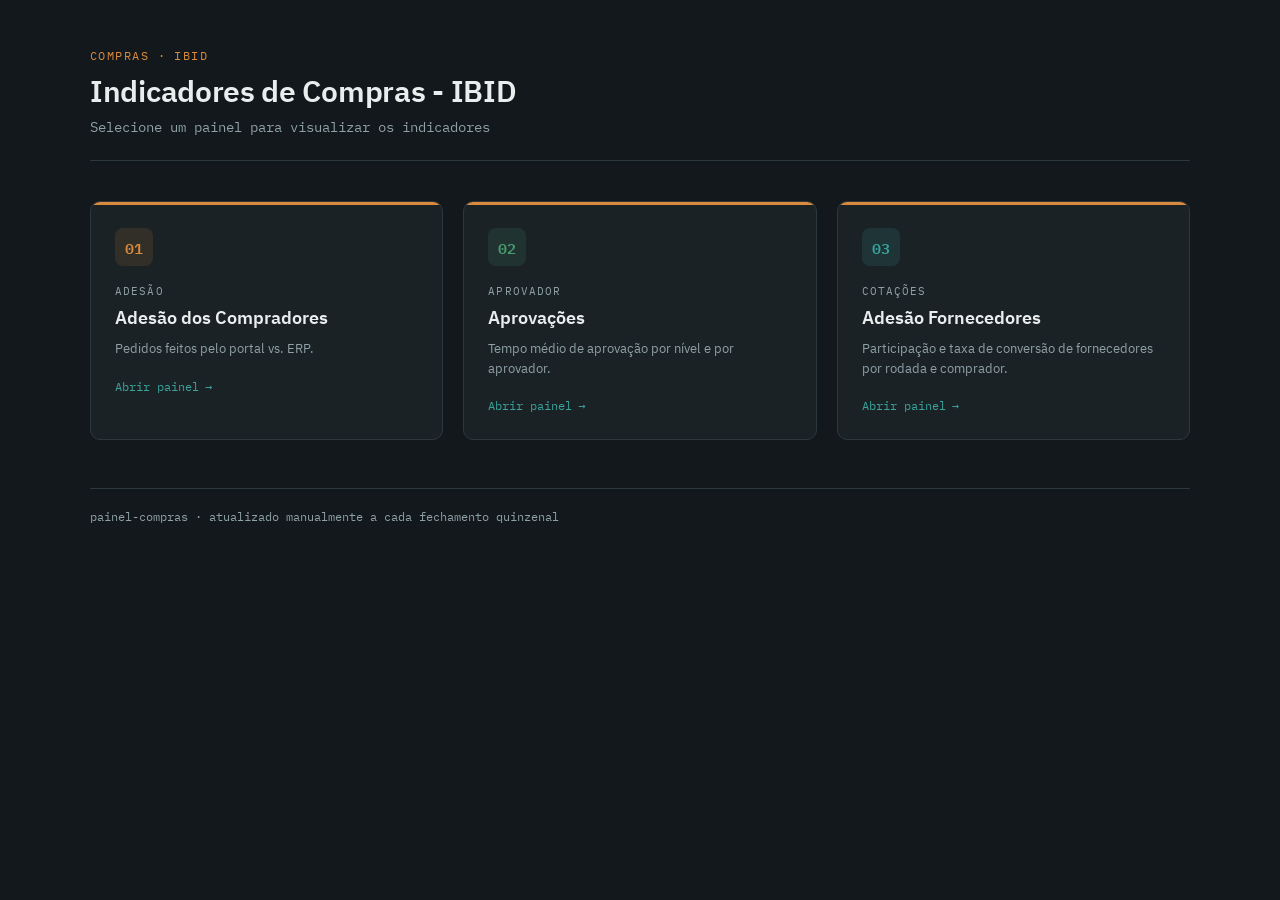
==== index.html @ 290bf8e3 "Add files via upload" ====
<!DOCTYPE html>
<html lang="pt-BR">
<head>
<meta charset="UTF-8">
<meta name="viewport" content="width=device-width, initial-scale=1.0">
<title>Indicadores IBID</title>
<link href="assets/css/fonts.css" rel="stylesheet">
<style>
  :root{
    --bg:#12181b;
    --panel:#1a2226;
    --panel-2:#212b30;
    --line:#2c383e;
    --text:#e9edee;
    --text-dim:#8fa1a7;
    --accent:#d98a3d;
    --accent-2:#3ba39b;
    --verde:#4a9d6f;
    --amarelo:#d9a63d;
    --vermelho:#c85d4d;
    --cinza:#5b6a70;
  }
  *{box-sizing:border-box; margin:0; padding:0;}
  body{
    background:var(--bg);
    color:var(--text);
    font-family:'IBM Plex Sans', sans-serif;
    padding:48px 40px 60px;
    min-height:100vh;
  }
  .mono{font-family:'IBM Plex Mono', monospace;}

  header{
    border-bottom:1px solid var(--line);
    padding-bottom:24px;
    margin-bottom:40px;
    max-width:1100px;
    margin-left:auto;
    margin-right:auto;
  }
  .eyebrow{
    font-family:'IBM Plex Mono', monospace;
    font-size:12px;
    letter-spacing:0.12em;
    text-transform:uppercase;
    color:var(--accent);
    margin-bottom:8px;
  }
  h1{
    font-size:30px;
    font-weight:600;
    letter-spacing:-0.01em;
    margin-bottom:8px;
  }
  .subtitle{
    color:var(--text-dim);
    font-size:14px;
  }

  .cards{
    max-width:1100px;
    margin:0 auto;
    display:grid;
    grid-template-columns:repeat(3, 1fr);
    gap:20px;
  }

  a.card{
    display:block;
    background:var(--panel);
    border:1px solid var(--line);
    border-radius:10px;
    padding:26px 24px;
    text-decoration:none;
    color:var(--text);
    transition:border-color .15s ease, transform .15s ease, background .15s ease;
    position:relative;
    overflow:hidden;
  }
  a.card:hover{
    border-color:var(--accent-2);
    background:var(--panel-2);
    transform:translateY(-2px);
  }
  a.card::before{
    content:"";
    position:absolute;
    top:0; left:0;
    width:100%;
    height:3px;
    background:var(--accent-color, var(--accent));
  }
  .card-icon{
    width:38px;
    height:38px;
    border-radius:8px;
    display:flex;
    align-items:center;
    justify-content:center;
    font-family:'IBM Plex Mono', monospace;
    font-size:15px;
    font-weight:600;
    margin-bottom:18px;
    background:rgba(217,138,61,0.12);
    color:var(--accent);
  }
  .card.cotacoes .card-icon{ background:rgba(59,163,155,0.14); color:var(--accent-2); }
  .card.aprovador .card-icon{ background:rgba(74,157,111,0.14); color:var(--verde); }

  .card-label{
    font-family:'IBM Plex Mono', monospace;
    font-size:11px;
    letter-spacing:0.1em;
    text-transform:uppercase;
    color:var(--text-dim);
    margin-bottom:8px;
  }
  .card-title{
    font-size:18px;
    font-weight:600;
    margin-bottom:10px;
  }
  .card-desc{
    font-size:13px;
    color:var(--text-dim);
    line-height:1.5;
    margin-bottom:20px;
  }
  .card-cta{
    font-family:'IBM Plex Mono', monospace;
    font-size:12px;
    color:var(--accent-2);
    display:flex;
    align-items:center;
    gap:6px;
  }
  .card-cta .arrow{ transition:transform .15s ease; }
  a.card:hover .card-cta .arrow{ transform:translateX(3px); }

  footer{
    max-width:1100px;
    margin:48px auto 0;
    padding-top:20px;
    border-top:1px solid var(--line);
    font-family:'IBM Plex Mono', monospace;
    font-size:12px;
    color:var(--text-dim);
  }

  @media (max-width: 900px){
    .cards{ grid-template-columns:1fr; }
  }
</style>
</head>
<body>

<header>
  <div class="eyebrow mono">Compras · IBID</div>
  <h1>Indicadores de Compras - IBID</h1>
  <div class="subtitle mono">Selecione um painel para visualizar os indicadores</div>
</header>

<div class="cards">

  <a class="card adesao" href="paineis/pedidos.html">
    <div class="card-icon mono">01</div>
    <div class="card-label">Adesão</div>
    <div class="card-title">Adesão dos Compradores</div>
    <div class="card-desc">Pedidos feitos pelo portal vs. ERP.</div>
    <div class="card-cta">Abrir painel <span class="arrow">→</span></div>
  </a>

  <a class="card aprovador" href="paineis/aprovador.html">
    <div class="card-icon mono">02</div>
    <div class="card-label">Aprovador</div>
    <div class="card-title">Aprovações</div>
    <div class="card-desc">Tempo médio de aprovação por nível e por aprovador.</div>
    <div class="card-cta">Abrir painel <span class="arrow">→</span></div>
  </a>

  <a class="card cotacoes" href="paineis/cotacoes.html">
    <div class="card-icon mono">03</div>
    <div class="card-label">Cotações</div>
    <div class="card-title">Adesão Fornecedores</div>
    <div class="card-desc">Participação e taxa de conversão de fornecedores por rodada e comprador.</div>
    <div class="card-cta">Abrir painel <span class="arrow">→</span></div>
  </a>

</div>

<footer>painel-compras · atualizado manualmente a cada fechamento quinzenal</footer>

</body>
</html>
---- assets/css/fonts.css ----
/* IBM Plex Sans */
@font-face {
  font-family: 'IBM Plex Sans';
  font-style: normal;
  font-weight: 400;
  font-display: swap;
  src: url('../fonts/sans/ibm-plex-sans-latin-400.woff2') format('woff2');
}
@font-face {
  font-family: 'IBM Plex Sans';
  font-style: normal;
  font-weight: 500;
  font-display: swap;
  src: url('../fonts/sans/ibm-plex-sans-latin-500.woff2') format('woff2');
}
@font-face {
  font-family: 'IBM Plex Sans';
  font-style: normal;
  font-weight: 600;
  font-display: swap;
  src: url('../fonts/sans/ibm-plex-sans-latin-600.woff2') format('woff2');
}
@font-face {
  font-family: 'IBM Plex Sans';
  font-style: normal;
  font-weight: 700;
  font-display: swap;
  src: url('../fonts/sans/ibm-plex-sans-latin-700.woff2') format('woff2');
}

/* IBM Plex Mono */
@font-face {
  font-family: 'IBM Plex Mono';
  font-style: normal;
  font-weight: 400;
  font-display: swap;
  src: url('../fonts/mono/ibm-plex-mono-latin-400.woff2') format('woff2');
}
@font-face {
  font-family: 'IBM Plex Mono';
  font-style: normal;
  font-weight: 500;
  font-display: swap;
  src: url('../fonts/mono/ibm-plex-mono-latin-500.woff2') format('woff2');
}
@font-face {
  font-family: 'IBM Plex Mono';
  font-style: normal;
  font-weight: 600;
  font-display: swap;
  src: url('../fonts/mono/ibm-plex-mono-latin-600.woff2') format('woff2');
}
@font-face {
  font-family: 'IBM Plex Mono';
  font-style: normal;
  font-weight: 700;
  font-display: swap;
  src: url('../fonts/mono/ibm-plex-mono-latin-700.woff2') format('woff2');
}
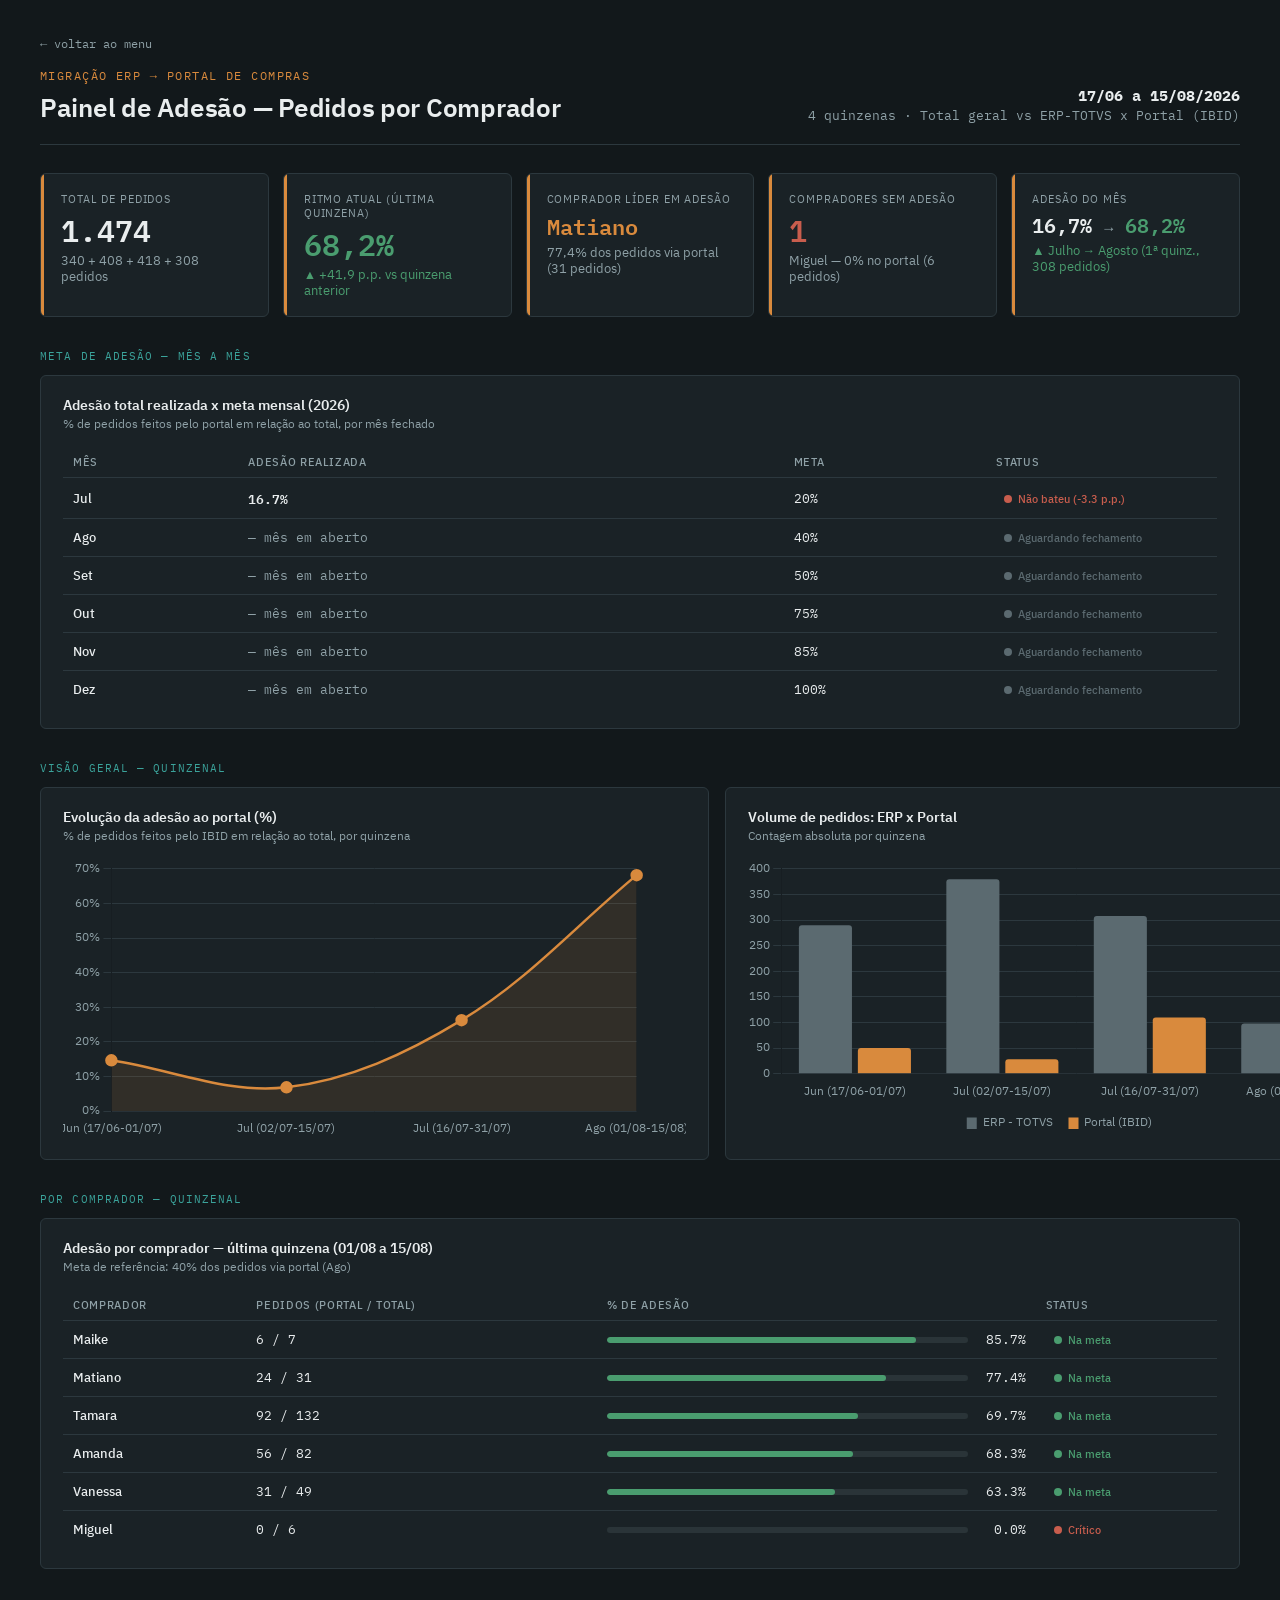
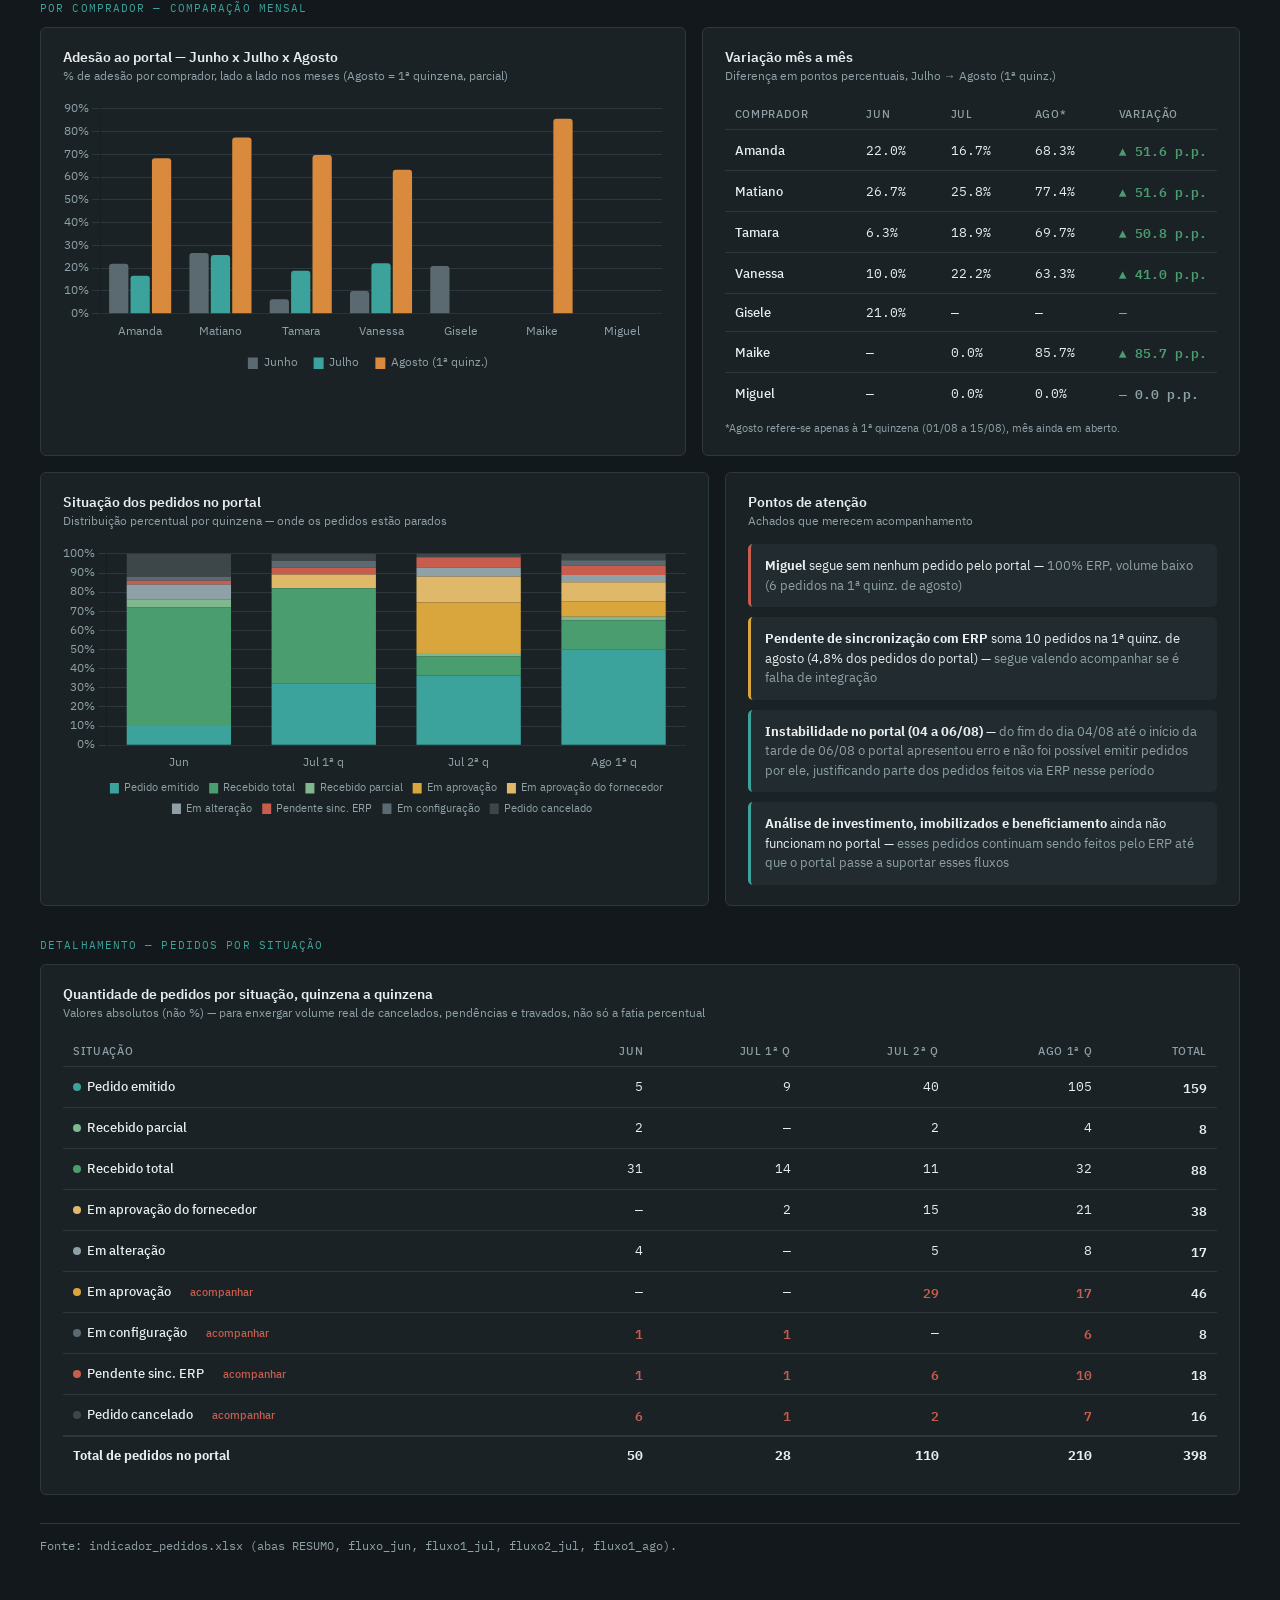
==== commit 9f3de2c4: "ago-01" ====
--- a/index.html
+++ b/index.html
@@ -3,8 +3,9 @@
 <head>
 <meta charset="UTF-8">
 <meta name="viewport" content="width=device-width, initial-scale=1.0">
-<title>Indicadores IBID</title>
-<link href="assets/css/fonts.css" rel="stylesheet">
+<title>Painel de Adesão ao Portal de Compras</title>
+<link href="../assets/css/fonts.css" rel="stylesheet">
+<script src="../assets/libs/chart.umd.min.js"></script>
 <style>
   :root{
     --bg:#12181b;
@@ -25,18 +26,18 @@
     background:var(--bg);
     color:var(--text);
     font-family:'IBM Plex Sans', sans-serif;
-    padding:48px 40px 60px;
-    min-height:100vh;
+    padding:32px 40px 60px;
   }
   .mono{font-family:'IBM Plex Mono', monospace;}
-
   header{
+    display:flex;
+    justify-content:space-between;
+    align-items:flex-end;
     border-bottom:1px solid var(--line);
-    padding-bottom:24px;
-    margin-bottom:40px;
-    max-width:1100px;
-    margin-left:auto;
-    margin-right:auto;
+    padding-bottom:20px;
+    margin-bottom:28px;
+    flex-wrap:wrap;
+    gap:16px;
   }
   .eyebrow{
     font-family:'IBM Plex Mono', monospace;
@@ -44,151 +45,627 @@
     letter-spacing:0.12em;
     text-transform:uppercase;
     color:var(--accent);
-    margin-bottom:8px;
+    margin-bottom:6px;
   }
   h1{
-    font-size:30px;
+    font-size:26px;
     font-weight:600;
     letter-spacing:-0.01em;
-    margin-bottom:8px;
-  }
-  .subtitle{
+  }
+  .period-tag{
+    font-family:'IBM Plex Mono', monospace;
+    font-size:13px;
     color:var(--text-dim);
-    font-size:14px;
-  }
-
-  .cards{
-    max-width:1100px;
-    margin:0 auto;
+    text-align:right;
+  }
+  .period-tag strong{color:var(--text); display:block; font-size:15px; margin-bottom:2px;}
+ 
+  .kpi-row{
     display:grid;
-    grid-template-columns:repeat(3, 1fr);
-    gap:20px;
-  }
-
-  a.card{
-    display:block;
-    background:var(--panel);
-    border:1px solid var(--line);
-    border-radius:10px;
-    padding:26px 24px;
-    text-decoration:none;
-    color:var(--text);
-    transition:border-color .15s ease, transform .15s ease, background .15s ease;
-    position:relative;
-    overflow:hidden;
-  }
-  a.card:hover{
-    border-color:var(--accent-2);
-    background:var(--panel-2);
-    transform:translateY(-2px);
-  }
-  a.card::before{
-    content:"";
-    position:absolute;
-    top:0; left:0;
-    width:100%;
-    height:3px;
-    background:var(--accent-color, var(--accent));
-  }
-  .card-icon{
-    width:38px;
-    height:38px;
-    border-radius:8px;
-    display:flex;
-    align-items:center;
-    justify-content:center;
-    font-family:'IBM Plex Mono', monospace;
-    font-size:15px;
-    font-weight:600;
-    margin-bottom:18px;
-    background:rgba(217,138,61,0.12);
-    color:var(--accent);
-  }
-  .card.cotacoes .card-icon{ background:rgba(59,163,155,0.14); color:var(--accent-2); }
-  .card.aprovador .card-icon{ background:rgba(74,157,111,0.14); color:var(--verde); }
-
-  .card-label{
+    grid-template-columns:repeat(5, 1fr);
+    gap:14px;
+    margin-bottom:28px;
+  }
+  .section-label{
     font-family:'IBM Plex Mono', monospace;
     font-size:11px;
     letter-spacing:0.1em;
     text-transform:uppercase;
+    color:var(--accent-2);
+    margin:32px 0 12px;
+  }
+  .section-label:first-of-type{ margin-top:0; }
+  .kpi{
+    background:var(--panel);
+    border:1px solid var(--line);
+    border-radius:6px;
+    padding:18px 20px;
+    position:relative;
+    overflow:hidden;
+  }
+  .kpi::before{
+    content:"";
+    position:absolute;
+    top:0; left:0;
+    width:3px; height:100%;
+    background:var(--accent);
+  }
+  .kpi-label{
+    font-size:11px;
+    text-transform:uppercase;
+    letter-spacing:0.08em;
     color:var(--text-dim);
     margin-bottom:8px;
   }
-  .card-title{
-    font-size:18px;
+  .kpi-value{
+    font-family:'IBM Plex Mono', monospace;
+    font-size:30px;
     font-weight:600;
-    margin-bottom:10px;
-  }
-  .card-desc{
-    font-size:13px;
+    line-height:1;
+  }
+  .kpi-sub{
+    margin-top:8px;
+    font-size:12.5px;
     color:var(--text-dim);
-    line-height:1.5;
-    margin-bottom:20px;
-  }
-  .card-cta{
+  }
+  .kpi-sub.up{color:var(--verde);}
+  .kpi-sub.down{color:var(--vermelho);}
+ 
+  .grid{
+    display:grid;
+    grid-template-columns:1.3fr 1fr;
+    gap:16px;
+    margin-bottom:16px;
+  }
+  .panel{
+    background:var(--panel);
+    border:1px solid var(--line);
+    border-radius:6px;
+    padding:20px 22px;
+  }
+  .panel-title{
+    font-size:14px;
+    font-weight:600;
+    margin-bottom:2px;
+  }
+  .panel-desc{
+    font-size:12px;
+    color:var(--text-dim);
+    margin-bottom:16px;
+  }
+  .full{grid-column:1 / -1;}
+ 
+  /* Buyer table */
+  table{width:100%; border-collapse:collapse; font-size:13px;}
+  th{
+    text-align:left;
+    font-size:11px;
+    text-transform:uppercase;
+    letter-spacing:0.06em;
+    color:var(--text-dim);
+    font-weight:500;
+    padding:8px 10px;
+    border-bottom:1px solid var(--line);
+  }
+  td{
+    padding:10px 10px;
+    border-bottom:1px solid var(--line);
     font-family:'IBM Plex Mono', monospace;
-    font-size:12px;
-    color:var(--accent-2);
+  }
+  td.name{font-family:'IBM Plex Sans', sans-serif; font-weight:500;}
+  tr:last-child td{border-bottom:none;}
+  .bar-cell{display:flex; align-items:center; gap:10px;}
+  .bar-track{
+    flex:1;
+    height:6px;
+    background:#2a3438;
+    border-radius:3px;
+    overflow:hidden;
+    min-width:60px;
+  }
+  .bar-fill{height:100%; border-radius:3px;}
+  .dot{
+    display:inline-block;
+    width:8px; height:8px;
+    border-radius:50%;
+    margin-right:6px;
+  }
+  .status-badge{
+    font-family:'IBM Plex Sans', sans-serif;
+    font-size:11px;
+    padding:3px 8px;
+    border-radius:20px;
+    font-weight:500;
+  }
+ 
+  .attention-list{
     display:flex;
+    flex-direction:column;
+    gap:10px;
+  }
+  .attention-item{
+    display:flex;
+    gap:12px;
+    align-items:flex-start;
+    padding:12px 14px;
+    background:var(--panel-2);
+    border-radius:5px;
+    border-left:3px solid var(--vermelho);
+  }
+  .attention-item.warn{border-left-color:var(--amarelo);}
+  .attention-item.info{border-left-color:var(--accent-2);}
+  .attention-item .txt{font-size:13px; line-height:1.5; color:var(--text);}
+  .attention-item .txt b{color:var(--text);}
+  .attention-item .txt span{color:var(--text-dim);}
+ 
+  canvas{max-height:280px;}
+ 
+  footer{
+    margin-top:28px;
+    font-size:11.5px;
+    color:var(--text-dim);
+    font-family:'IBM Plex Mono', monospace;
+    border-top:1px solid var(--line);
+    padding-top:14px;
+  }
+ 
+  @media (max-width:900px){
+    .kpi-row{grid-template-columns:repeat(2,1fr);}
+    .grid, .grid.two{grid-template-columns:1fr;}
+  }
+  .back-link{
+    display:inline-flex;
     align-items:center;
     gap:6px;
-  }
-  .card-cta .arrow{ transition:transform .15s ease; }
-  a.card:hover .card-cta .arrow{ transform:translateX(3px); }
-
-  footer{
-    max-width:1100px;
-    margin:48px auto 0;
-    padding-top:20px;
-    border-top:1px solid var(--line);
     font-family:'IBM Plex Mono', monospace;
     font-size:12px;
     color:var(--text-dim);
-  }
-
-  @media (max-width: 900px){
-    .cards{ grid-template-columns:1fr; }
-  }
+    text-decoration:none;
+    margin-bottom:16px;
+  }
+  .back-link:hover{ color:var(--accent-2); }
 </style>
 </head>
 <body>
-
+ 
+<a class="back-link mono" href="../index.html">&larr; voltar ao menu</a>
 <header>
-  <div class="eyebrow mono">Compras · IBID</div>
-  <h1>Indicadores de Compras - IBID</h1>
-  <div class="subtitle mono">Selecione um painel para visualizar os indicadores</div>
+  <div>
+    <div class="eyebrow">Migração ERP &rarr; Portal de Compras</div>
+    <h1>Painel de Adesão — Pedidos por Comprador</h1>
+  </div>
+  <div class="period-tag">
+    <strong>17/06 a 15/08/2026</strong>
+    4 quinzenas · Total geral vs ERP-TOTVS x Portal (IBID)
+  </div>
 </header>
-
-<div class="cards">
-
-  <a class="card adesao" href="paineis/pedidos.html">
-    <div class="card-icon mono">01</div>
-    <div class="card-label">Adesão</div>
-    <div class="card-title">Adesão dos Compradores</div>
-    <div class="card-desc">Pedidos feitos pelo portal vs. ERP.</div>
-    <div class="card-cta">Abrir painel <span class="arrow">→</span></div>
-  </a>
-
-  <a class="card aprovador" href="paineis/aprovador.html">
-    <div class="card-icon mono">02</div>
-    <div class="card-label">Aprovador</div>
-    <div class="card-title">Aprovações</div>
-    <div class="card-desc">Tempo médio de aprovação por nível e por aprovador.</div>
-    <div class="card-cta">Abrir painel <span class="arrow">→</span></div>
-  </a>
-
-  <a class="card cotacoes" href="paineis/cotacoes.html">
-    <div class="card-icon mono">03</div>
-    <div class="card-label">Cotações</div>
-    <div class="card-title">Adesão Fornecedores</div>
-    <div class="card-desc">Participação e taxa de conversão de fornecedores por rodada e comprador.</div>
-    <div class="card-cta">Abrir painel <span class="arrow">→</span></div>
-  </a>
-
+ 
+<div class="kpi-row">
+  <div class="kpi">
+    <div class="kpi-label">Total de Pedidos</div>
+    <div class="kpi-value mono">1.474</div>
+    <div class="kpi-sub">340 + 408 + 418 + 308 pedidos</div>
+  </div>
+  <div class="kpi">
+    <div class="kpi-label">Ritmo atual (última quinzena)</div>
+    <div class="kpi-value mono" style="color:var(--verde)">68,2%</div>
+    <div class="kpi-sub up">▲ +41,9 p.p. vs quinzena anterior</div>
+  </div>
+  <div class="kpi">
+    <div class="kpi-label">Comprador líder em adesão</div>
+    <div class="kpi-value mono" style="font-size:22px; color:var(--accent)">Matiano</div>
+    <div class="kpi-sub">77,4% dos pedidos via portal (31 pedidos)</div>
+  </div>
+  <div class="kpi">
+    <div class="kpi-label">Compradores sem adesão</div>
+    <div class="kpi-value mono" style="color:var(--vermelho)">1</div>
+    <div class="kpi-sub">Miguel — 0% no portal (6 pedidos)</div>
+  </div>
+  <div class="kpi">
+    <div class="kpi-label">Adesão do mês</div>
+    <div class="kpi-value mono" style="font-size:20px;">16,7% <span style="color:var(--text-dim); font-size:15px;">&rarr;</span> <span style="color:var(--verde)">68,2%</span></div>
+    <div class="kpi-sub up">▲ Julho → Agosto (1ª quinz., 308 pedidos)</div>
+  </div>
 </div>
-
-<footer>painel-compras · atualizado manualmente a cada fechamento quinzenal</footer>
-
+ 
+<div class="section-label">Meta de adesão — mês a mês</div>
+<div class="grid" style="grid-template-columns:1fr;">
+  <div class="panel full">
+    <div class="panel-title">Adesão total realizada x meta mensal (2026)</div>
+    <div class="panel-desc">% de pedidos feitos pelo portal em relação ao total, por mês fechado</div>
+    <table>
+      <thead>
+        <tr>
+          <th>Mês</th>
+          <th>Adesão realizada</th>
+          <th>Meta</th>
+          <th style="width:20%">Status</th>
+        </tr>
+      </thead>
+      <tbody id="goalTableBody"></tbody>
+    </table>
+  </div>
+</div>
+ 
+<div class="section-label">Visão geral — quinzenal</div>
+<div class="grid">
+  <div class="panel">
+    <div class="panel-title">Evolução da adesão ao portal (%)</div>
+    <div class="panel-desc">% de pedidos feitos pelo IBID em relação ao total, por quinzena</div>
+    <canvas id="trendChart"></canvas>
+  </div>
+  <div class="panel">
+    <div class="panel-title">Volume de pedidos: ERP x Portal</div>
+    <div class="panel-desc">Contagem absoluta por quinzena</div>
+    <canvas id="volumeChart"></canvas>
+  </div>
+</div>
+ 
+<div class="section-label">Por comprador — quinzenal</div>
+<div class="grid">
+  <div class="panel full">
+    <div class="panel-title">Adesão por comprador — última quinzena (01/08 a 15/08)</div>
+    <div class="panel-desc">Meta de referência: <span id="buyerMetaLabel"></span></div>
+    <table>
+      <thead>
+        <tr>
+          <th>Comprador</th>
+          <th>Pedidos (portal / total)</th>
+          <th style="width:38%">% de adesão</th>
+          <th>Status</th>
+        </tr>
+      </thead>
+      <tbody id="buyerTableBody"></tbody>
+    </table>
+  </div>
+</div>
+ 
+<div class="section-label">Por comprador — comparação mensal</div>
+<div class="grid" style="grid-template-columns:1.2fr 1fr;">
+  <div class="panel">
+    <div class="panel-title">Adesão ao portal — Junho x Julho x Agosto</div>
+    <div class="panel-desc">% de adesão por comprador, lado a lado nos meses (Agosto = 1ª quinzena, parcial)</div>
+    <canvas id="monthlyBuyerChart"></canvas>
+  </div>
+  <div class="panel">
+    <div class="panel-title">Variação mês a mês</div>
+    <div class="panel-desc">Diferença em pontos percentuais, Julho → Agosto (1ª quinz.)</div>
+    <table>
+      <thead>
+        <tr><th>Comprador</th><th>Jun</th><th>Jul</th><th>Ago*</th><th style="width:22%">Variação</th></tr>
+      </thead>
+      <tbody id="monthlyCompareBody"></tbody>
+    </table>
+    <div style="font-size:11px; color:var(--text-dim); margin-top:8px;">*Agosto refere-se apenas à 1ª quinzena (01/08 a 15/08), mês ainda em aberto.</div>
+  </div>
+</div>
+ 
+<div class="grid">
+  <div class="panel">
+    <div class="panel-title">Situação dos pedidos no portal</div>
+    <div class="panel-desc">Distribuição percentual por quinzena — onde os pedidos estão parados</div>
+    <canvas id="statusChart"></canvas>
+  </div>
+  <div class="panel">
+    <div class="panel-title">Pontos de atenção</div>
+    <div class="panel-desc">Achados que merecem acompanhamento</div>
+    <div class="attention-list">
+      <div class="attention-item">
+        <div class="txt"><b>Miguel</b> segue sem nenhum pedido pelo portal — <span>100% ERP, volume baixo (6 pedidos na 1ª quinz. de agosto)</span></div>
+      </div>
+      <div class="attention-item warn">
+        <div class="txt"><b>Pendente de sincronização com ERP</b> soma 10 pedidos na 1ª quinz. de agosto (4,8% dos pedidos do portal) — <span>segue valendo acompanhar se é falha de integração</span></div>
+      </div>
+      <div class="attention-item info">
+        <div class="txt"><b>Instabilidade no portal (04 a 06/08)</b> — <span>do fim do dia 04/08 até o início da tarde de 06/08 o portal apresentou erro e não foi possível emitir pedidos por ele, justificando parte dos pedidos feitos via ERP nesse período</span></div>
+      </div>
+      <div class="attention-item info">
+        <div class="txt"><b>Análise de investimento, imobilizados e beneficiamento</b> ainda não funcionam no portal — <span>esses pedidos continuam sendo feitos pelo ERP até que o portal passe a suportar esses fluxos</span></div>
+      </div>
+    
+    </div>
+  </div>
+</div>
+ 
+<div class="section-label">Detalhamento — pedidos por situação</div>
+<div class="grid" style="grid-template-columns:1fr;">
+  <div class="panel full">
+    <div class="panel-title">Quantidade de pedidos por situação, quinzena a quinzena</div>
+    <div class="panel-desc">Valores absolutos (não %) — para enxergar volume real de cancelados, pendências e travados, não só a fatia percentual</div>
+    <table>
+      <thead>
+        <tr>
+          <th>Situação</th>
+          <th style="text-align:right">Jun</th>
+          <th style="text-align:right">Jul 1ª q</th>
+          <th style="text-align:right">Jul 2ª q</th>
+          <th style="text-align:right">Ago 1ª q</th>
+          <th style="text-align:right">Total</th>
+        </tr>
+      </thead>
+      <tbody id="statusTableBody"></tbody>
+    </table>
+  </div>
+</div>
+ 
+<footer>
+  Fonte: indicador_pedidos.xlsx (abas RESUMO, fluxo_jun, fluxo1_jul, fluxo2_jul, fluxo1_ago).
+</footer>
+ 
+<script>
+Chart.defaults.color = '#8fa1a7';
+Chart.defaults.font.family = "'IBM Plex Sans', sans-serif";
+Chart.defaults.font.size = 11.5;
+ 
+const periods = ['Jun (17/06-01/07)', 'Jul (02/07-15/07)', 'Jul (16/07-31/07)', 'Ago (01/08-15/08)'];
+ 
+const overall = {
+  total: [340, 408, 418, 308],
+  erp: [290, 380, 308, 98],
+  ibid: [50, 28, 110, 210],
+  pct: [14.7, 6.9, 26.3, 68.2]
+};
+ 
+// Meta de adesão — fonte única, usada na tabela do setor (macro) e na tabela por comprador (individual)
+const monthlyGoals = { Jul: 20, Ago: 40, Set: 50, Out: 75, Nov: 85, Dez: 100 };
+const currentMonth = 'Ago'; // mês de referência atual — atualizar aqui a cada virada de mês
+ 
+const goalMonths = Object.keys(monthlyGoals);
+const goalTarget = Object.values(monthlyGoals);
+// Realizado: só preenchido para meses já fechados. Atualizar aqui a cada fechamento de mês.
+// Agosto segue em aberto (só temos a 1ª quinzena) — não preencher até o mês fechar.
+const goalActual = [16.7, null, null, null, null, null];
+ 
+const goalBody = document.getElementById('goalTableBody');
+goalMonths.forEach((mes, i) => {
+  const realizado = goalActual[i];
+  const meta = goalTarget[i];
+  const tr = document.createElement('tr');
+ 
+  let realizadoHtml, statusHtml;
+  if (realizado === null) {
+    realizadoHtml = `<span class="mono" style="color:var(--text-dim);">— mês em aberto</span>`;
+    statusHtml = `<span class="status-badge" style="background:var(--cinza)22; color:var(--cinza)"><span class="dot" style="background:var(--cinza)"></span>Aguardando fechamento</span>`;
+  } else {
+    const bateu = realizado >= meta;
+    const color = bateu ? 'var(--verde)' : 'var(--vermelho)';
+    const diff = Math.abs(realizado - meta).toFixed(1);
+    realizadoHtml = `<span class="mono" style="font-weight:600;">${realizado.toFixed(1)}%</span>`;
+    statusHtml = `<span class="status-badge" style="background:${color}22; color:${color}"><span class="dot" style="background:${color}"></span>${bateu ? 'Bateu a meta' : `Não bateu (-${diff} p.p.)`}</span>`;
+  }
+ 
+  tr.innerHTML = `
+    <td class="name">${mes}</td>
+    <td>${realizadoHtml}</td>
+    <td class="mono">${meta}%</td>
+    <td>${statusHtml}</td>
+  `;
+  goalBody.appendChild(tr);
+});
+ 
+// Trend chart
+new Chart(document.getElementById('trendChart'), {
+  type: 'line',
+  data: {
+    labels: periods,
+    datasets: [{
+      label: '% adesão ao portal',
+      data: overall.pct,
+      borderColor: '#d98a3d',
+      backgroundColor: 'rgba(217,138,61,0.12)',
+      fill: true,
+      tension: 0.35,
+      pointRadius: 5,
+      pointBackgroundColor: '#d98a3d',
+      borderWidth: 2.5
+    }]
+  },
+  options: {
+    plugins: { legend: { display: false } },
+    scales: {
+      y: { beginAtZero: true, ticks: { callback: v => v + '%' }, grid: { color: '#2c383e' } },
+      x: { grid: { display: false } }
+    }
+  }
+});
+ 
+// Volume chart
+new Chart(document.getElementById('volumeChart'), {
+  type: 'bar',
+  data: {
+    labels: periods,
+    datasets: [
+      { label: 'ERP - TOTVS', data: overall.erp, backgroundColor: '#5b6a70', borderRadius: 3 },
+      { label: 'Portal (IBID)', data: overall.ibid, backgroundColor: '#d98a3d', borderRadius: 3 }
+    ]
+  },
+  options: {
+    plugins: { legend: { position: 'bottom', labels: { boxWidth: 10, padding: 16 } } },
+    scales: {
+      y: { beginAtZero: true, grid: { color: '#2c383e' }, stacked: false },
+      x: { grid: { display: false } }
+    }
+  }
+});
+ 
+// Buyer table
+const buyers = [
+  { name: 'Matiano', portal: 24, total: 31 },
+  { name: 'Tamara', portal: 92, total: 132 },
+  { name: 'Vanessa', portal: 31, total: 49 },
+  { name: 'Amanda', portal: 56, total: 82 },
+  { name: 'Miguel', portal: 0, total: 6 },
+  { name: 'Maike', portal: 6, total: 7 },
+];
+const meta = monthlyGoals[currentMonth]; // mesma meta usada na tabela do setor, pro mês corrente
+document.getElementById('buyerMetaLabel').textContent = `${meta}% dos pedidos via portal (${currentMonth})`;
+function statusFor(pct){
+  if (pct >= meta) return { color: 'var(--verde)', label: 'Na meta' };
+  if (pct >= meta * 0.5) return { color: 'var(--amarelo)', label: 'Abaixo da meta' };
+  return { color: 'var(--vermelho)', label: 'Crítico' };
+}
+const tbody = document.getElementById('buyerTableBody');
+buyers.sort((a,b) => (b.portal/b.total) - (a.portal/a.total));
+buyers.forEach(b => {
+  const pct = b.total ? (b.portal / b.total * 100) : 0;
+  const st = statusFor(pct);
+  const tr = document.createElement('tr');
+  tr.innerHTML = `
+    <td class="name">${b.name}</td>
+    <td>${b.portal} / ${b.total}</td>
+    <td>
+      <div class="bar-cell">
+        <div class="bar-track"><div class="bar-fill" style="width:${Math.min(pct,100)}%; background:${st.color}"></div></div>
+        <span class="mono" style="min-width:48px; text-align:right;">${pct.toFixed(1)}%</span>
+      </div>
+    </td>
+    <td><span class="status-badge" style="background:${st.color}22; color:${st.color}"><span class="dot" style="background:${st.color}"></span>${st.label}</span></td>
+  `;
+  tbody.appendChild(tr);
+});
+ 
+// Monthly performance by buyer (Junho x Julho x Agosto*) — real month-over-month comparison
+// *Agosto = apenas 1ª quinzena (01/08-15/08), mês em aberto
+const monthlyBuyers = [
+  { name: 'Amanda',  junTotal: 91,  junIbid: 20, julTotal: 288, julIbid: 48, agoTotal: 82, agoIbid: 56 },
+  { name: 'Matiano', junTotal: 30,  junIbid: 8,  julTotal: 62,  julIbid: 16, agoTotal: 31, agoIbid: 24 },
+  { name: 'Tamara',  junTotal: 112, junIbid: 7,  julTotal: 317, julIbid: 60, agoTotal: 132, agoIbid: 92 },
+  { name: 'Vanessa', junTotal: 20,  junIbid: 2,  julTotal: 63,  julIbid: 14, agoTotal: 49, agoIbid: 31 },
+  { name: 'Gisele',  junTotal: 62,  junIbid: 13, julTotal: 0,   julIbid: 0,  agoTotal: 0,  agoIbid: 0  },
+  { name: 'Maike',   junTotal: 0,   junIbid: 0,  julTotal: 2,   julIbid: 0,  agoTotal: 7,  agoIbid: 6  },
+  { name: 'Miguel',  junTotal: 0,   junIbid: 0,  julTotal: 12,  julIbid: 0,  agoTotal: 6,  agoIbid: 0  },
+];
+ 
+new Chart(document.getElementById('monthlyBuyerChart'), {
+  type: 'bar',
+  data: {
+    labels: monthlyBuyers.map(b => b.name),
+    datasets: [
+      {
+        label: 'Junho',
+        data: monthlyBuyers.map(b => b.junTotal ? +(b.junIbid / b.junTotal * 100).toFixed(1) : null),
+        backgroundColor: '#5b6a70',
+        borderRadius: 3
+      },
+      {
+        label: 'Julho',
+        data: monthlyBuyers.map(b => b.julTotal ? +(b.julIbid / b.julTotal * 100).toFixed(1) : null),
+        backgroundColor: '#3ba39b',
+        borderRadius: 3
+      },
+      {
+        label: 'Agosto (1ª quinz.)',
+        data: monthlyBuyers.map(b => b.agoTotal ? +(b.agoIbid / b.agoTotal * 100).toFixed(1) : null),
+        backgroundColor: '#d98a3d',
+        borderRadius: 3
+      }
+    ]
+  },
+  options: {
+    plugins: { legend: { position: 'bottom', labels: { boxWidth: 10, padding: 16 } } },
+    scales: {
+      y: { beginAtZero: true, ticks: { callback: v => v + '%' }, grid: { color: '#2c383e' } },
+      x: { grid: { display: false } }
+    }
+  }
+});
+ 
+const compareBody = document.getElementById('monthlyCompareBody');
+monthlyBuyers.forEach(b => {
+  const junPct = b.junTotal ? (b.junIbid / b.junTotal * 100) : null;
+  const julPct = b.julTotal ? (b.julIbid / b.julTotal * 100) : null;
+  const agoPct = b.agoTotal ? (b.agoIbid / b.agoTotal * 100) : null;
+  let deltaHtml;
+  if (julPct === null || agoPct === null) {
+    deltaHtml = `<span class="mono" style="color:var(--text-dim);">—</span>`;
+  } else {
+    const delta = agoPct - julPct;
+    const color = delta > 0 ? 'var(--verde)' : (delta < 0 ? 'var(--vermelho)' : 'var(--text-dim)');
+    const arrow = delta > 0 ? '▲' : (delta < 0 ? '▼' : '—');
+    deltaHtml = `<span class="mono" style="color:${color}; font-weight:600;">${arrow} ${Math.abs(delta).toFixed(1)} p.p.</span>`;
+  }
+  const tr = document.createElement('tr');
+  tr.innerHTML = `
+    <td class="name">${b.name}</td>
+    <td class="mono">${junPct !== null ? junPct.toFixed(1) + '%' : '—'}</td>
+    <td class="mono">${julPct !== null ? julPct.toFixed(1) + '%' : '—'}</td>
+    <td class="mono">${agoPct !== null ? agoPct.toFixed(1) + '%' : '—'}</td>
+    <td>${deltaHtml}</td>
+  `;
+  compareBody.appendChild(tr);
+});
+ 
+// Status breakdown chart (as % of portal orders per period)
+const statusData = {
+  'Jun': { 'Em alteração':4,'Em configuração':1,'Pedido cancelado':6,'Pedido emitido':5,'Pendente sinc. ERP':1,'Recebido parcial':2,'Recebido total':31 },
+  'Jul 1ª q':{ 'Em aprovação do fornecedor':2,'Em configuração':1,'Pedido cancelado':1,'Pedido emitido':9,'Pendente sinc. ERP':1,'Recebido total':14 },
+  'Jul 2ª q':{ 'Em alteração':5,'Em aprovação':29,'Em aprovação do fornecedor':15,'Pedido cancelado':2,'Pedido emitido':40,'Pendente sinc. ERP':6,'Recebido parcial':2,'Recebido total':11 },
+  'Ago 1ª q':{ 'Em alteração':8,'Em aprovação':17,'Em aprovação do fornecedor':21,'Em configuração':6,'Pedido cancelado':7,'Pedido emitido':105,'Pendente sinc. ERP':10,'Recebido parcial':4,'Recebido total':32 }
+};
+const allStatuses = ['Pedido emitido','Recebido total','Recebido parcial','Em aprovação','Em aprovação do fornecedor','Em alteração','Pendente sinc. ERP','Em configuração','Pedido cancelado'];
+const statusColors = {
+  'Pedido emitido':'#3ba39b','Recebido total':'#4a9d6f','Recebido parcial':'#7fb88f',
+  'Em aprovação':'#d9a63d','Em aprovação do fornecedor':'#e0b869','Em alteração':'#8fa1a7',
+  'Pendente sinc. ERP':'#c85d4d','Em configuração':'#5b6a70','Pedido cancelado':'#3d4649'
+};
+const labels = Object.keys(statusData);
+const datasets = allStatuses.map(st => {
+  return {
+    label: st,
+    data: labels.map(p => {
+      const rec = statusData[p];
+      const tot = Object.values(rec).reduce((a,b)=>a+b,0);
+      return rec[st] ? +(rec[st]/tot*100).toFixed(1) : 0;
+    }),
+    backgroundColor: statusColors[st]
+  };
+});
+new Chart(document.getElementById('statusChart'), {
+  type: 'bar',
+  data: { labels, datasets },
+  options: {
+    plugins: { legend: { position: 'bottom', labels: { boxWidth: 9, padding: 10, font:{size:10.5} } } },
+    scales: {
+      x: { stacked: true, grid: { display: false } },
+      y: { stacked: true, beginAtZero: true, max: 100, ticks: { callback: v => v + '%' }, grid: { color: '#2c383e' } }
+    }
+  }
+});
+ 
+// Detailed status table — absolute counts, ordered "healthy" first then problem statuses,
+// with cancelados/pendências/travados highlighted so managers can spot them at a glance.
+const problemStatuses = new Set(['Pedido cancelado', 'Pendente sinc. ERP', 'Em aprovação', 'Em configuração']);
+const statusTableOrder = ['Pedido emitido','Recebido parcial','Recebido total','Em aprovação do fornecedor','Em alteração','Em aprovação','Em configuração','Pendente sinc. ERP','Pedido cancelado'];
+const statusTableBody = document.getElementById('statusTableBody');
+let colTotals = labels.map(() => 0);
+statusTableOrder.forEach(st => {
+  const rowVals = labels.map(p => statusData[p][st] || 0);
+  const rowTotal = rowVals.reduce((a,b) => a+b, 0);
+  rowVals.forEach((v,i) => colTotals[i] += v);
+  const isProblem = problemStatuses.has(st);
+  const color = statusColors[st];
+  const tr = document.createElement('tr');
+  tr.innerHTML = `
+    <td class="name">
+      <span class="dot" style="background:${color}"></span>${st}
+      ${isProblem ? '<span class="status-badge" style="background:var(--vermelho)22; color:var(--vermelho); margin-left:8px;">acompanhar</span>' : ''}
+    </td>
+    ${rowVals.map(v => `<td class="mono" style="text-align:right; ${isProblem && v > 0 ? 'color:var(--vermelho); font-weight:600;' : ''}">${v || '—'}</td>`).join('')}
+    <td class="mono" style="text-align:right; font-weight:600;">${rowTotal}</td>
+  `;
+  statusTableBody.appendChild(tr);
+});
+// Totals row
+const totalRow = document.createElement('tr');
+totalRow.innerHTML = `
+  <td class="name" style="font-weight:700;">Total de pedidos no portal</td>
+  ${colTotals.map(v => `<td class="mono" style="text-align:right; font-weight:700;">${v}</td>`).join('')}
+  <td class="mono" style="text-align:right; font-weight:700;">${colTotals.reduce((a,b)=>a+b,0)}</td>
+`;
+totalRow.style.borderTop = '2px solid var(--line)';
+statusTableBody.appendChild(totalRow);
+</script>
+ 
 </body>
 </html>
+ 
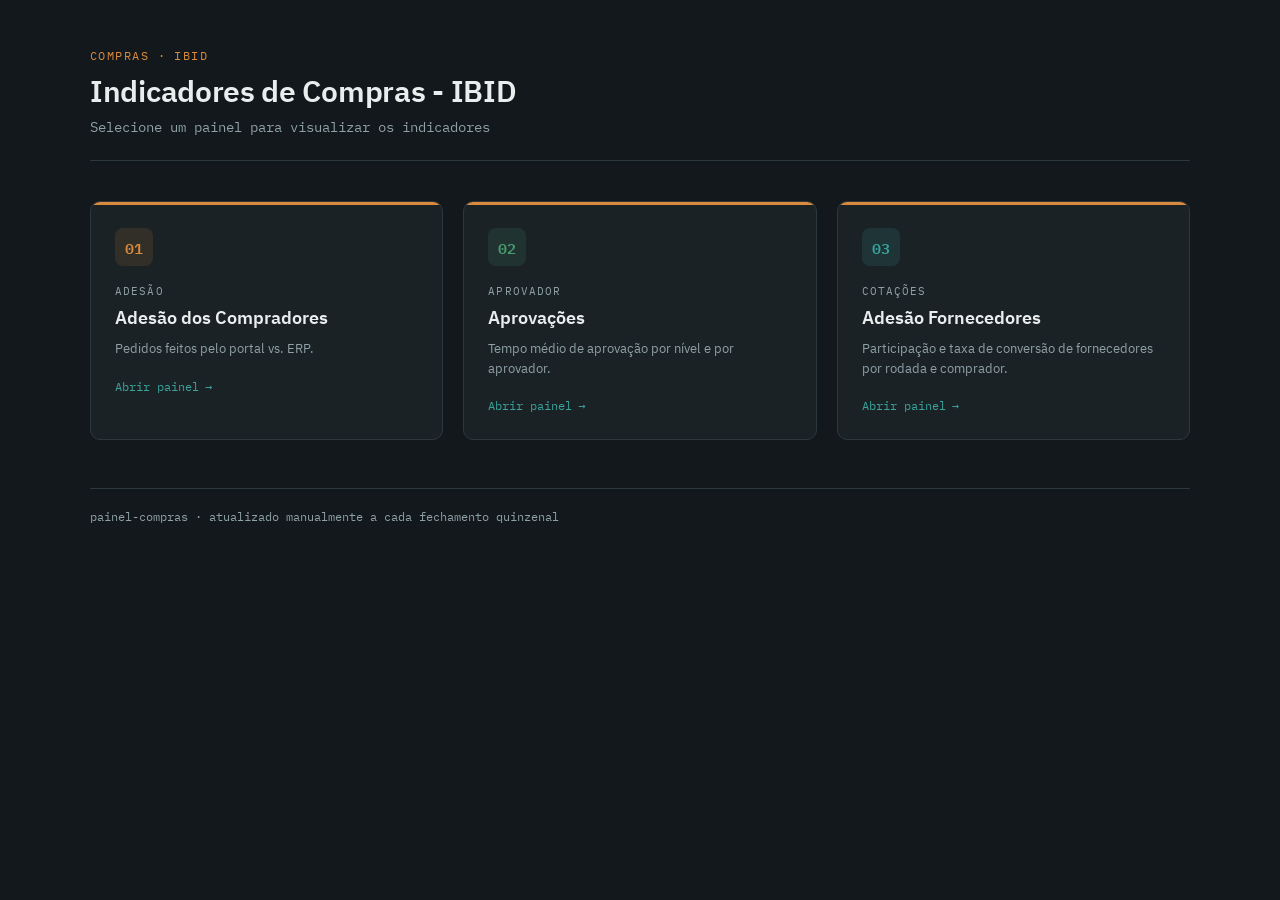
==== commit 3c8d3b4c: "Refactor index.html for new layout and indicators Updated the title and styles in index.html, modifi" ====
--- a/index.html
+++ b/index.html
@@ -3,9 +3,8 @@
 <head>
 <meta charset="UTF-8">
 <meta name="viewport" content="width=device-width, initial-scale=1.0">
-<title>Painel de Adesão ao Portal de Compras</title>
-<link href="../assets/css/fonts.css" rel="stylesheet">
-<script src="../assets/libs/chart.umd.min.js"></script>
+<title>Indicadores IBID</title>
+<link href="assets/css/fonts.css" rel="stylesheet">
 <style>
   :root{
     --bg:#12181b;
@@ -26,18 +25,18 @@
     background:var(--bg);
     color:var(--text);
     font-family:'IBM Plex Sans', sans-serif;
-    padding:32px 40px 60px;
+    padding:48px 40px 60px;
+    min-height:100vh;
   }
   .mono{font-family:'IBM Plex Mono', monospace;}
+ 
   header{
-    display:flex;
-    justify-content:space-between;
-    align-items:flex-end;
     border-bottom:1px solid var(--line);
-    padding-bottom:20px;
-    margin-bottom:28px;
-    flex-wrap:wrap;
-    gap:16px;
+    padding-bottom:24px;
+    margin-bottom:40px;
+    max-width:1100px;
+    margin-left:auto;
+    margin-right:auto;
   }
   .eyebrow{
     font-family:'IBM Plex Mono', monospace;
@@ -45,627 +44,152 @@
     letter-spacing:0.12em;
     text-transform:uppercase;
     color:var(--accent);
-    margin-bottom:6px;
+    margin-bottom:8px;
   }
   h1{
-    font-size:26px;
+    font-size:30px;
     font-weight:600;
     letter-spacing:-0.01em;
+    margin-bottom:8px;
   }
-  .period-tag{
+  .subtitle{
+    color:var(--text-dim);
+    font-size:14px;
+  }
+ 
+  .cards{
+    max-width:1100px;
+    margin:0 auto;
+    display:grid;
+    grid-template-columns:repeat(3, 1fr);
+    gap:20px;
+  }
+ 
+  a.card{
+    display:block;
+    background:var(--panel);
+    border:1px solid var(--line);
+    border-radius:10px;
+    padding:26px 24px;
+    text-decoration:none;
+    color:var(--text);
+    transition:border-color .15s ease, transform .15s ease, background .15s ease;
+    position:relative;
+    overflow:hidden;
+  }
+  a.card:hover{
+    border-color:var(--accent-2);
+    background:var(--panel-2);
+    transform:translateY(-2px);
+  }
+  a.card::before{
+    content:"";
+    position:absolute;
+    top:0; left:0;
+    width:100%;
+    height:3px;
+    background:var(--accent-color, var(--accent));
+  }
+  .card-icon{
+    width:38px;
+    height:38px;
+    border-radius:8px;
+    display:flex;
+    align-items:center;
+    justify-content:center;
     font-family:'IBM Plex Mono', monospace;
-    font-size:13px;
-    color:var(--text-dim);
-    text-align:right;
+    font-size:15px;
+    font-weight:600;
+    margin-bottom:18px;
+    background:rgba(217,138,61,0.12);
+    color:var(--accent);
   }
-  .period-tag strong{color:var(--text); display:block; font-size:15px; margin-bottom:2px;}
+  .card.cotacoes .card-icon{ background:rgba(59,163,155,0.14); color:var(--accent-2); }
+  .card.aprovador .card-icon{ background:rgba(74,157,111,0.14); color:var(--verde); }
  
-  .kpi-row{
-    display:grid;
-    grid-template-columns:repeat(5, 1fr);
-    gap:14px;
-    margin-bottom:28px;
-  }
-  .section-label{
+  .card-label{
     font-family:'IBM Plex Mono', monospace;
     font-size:11px;
     letter-spacing:0.1em;
     text-transform:uppercase;
-    color:var(--accent-2);
-    margin:32px 0 12px;
-  }
-  .section-label:first-of-type{ margin-top:0; }
-  .kpi{
-    background:var(--panel);
-    border:1px solid var(--line);
-    border-radius:6px;
-    padding:18px 20px;
-    position:relative;
-    overflow:hidden;
-  }
-  .kpi::before{
-    content:"";
-    position:absolute;
-    top:0; left:0;
-    width:3px; height:100%;
-    background:var(--accent);
-  }
-  .kpi-label{
-    font-size:11px;
-    text-transform:uppercase;
-    letter-spacing:0.08em;
     color:var(--text-dim);
     margin-bottom:8px;
   }
-  .kpi-value{
+  .card-title{
+    font-size:18px;
+    font-weight:600;
+    margin-bottom:10px;
+  }
+  .card-desc{
+    font-size:13px;
+    color:var(--text-dim);
+    line-height:1.5;
+    margin-bottom:20px;
+  }
+  .card-cta{
     font-family:'IBM Plex Mono', monospace;
-    font-size:30px;
-    font-weight:600;
-    line-height:1;
+    font-size:12px;
+    color:var(--accent-2);
+    display:flex;
+    align-items:center;
+    gap:6px;
   }
-  .kpi-sub{
-    margin-top:8px;
-    font-size:12.5px;
-    color:var(--text-dim);
-  }
-  .kpi-sub.up{color:var(--verde);}
-  .kpi-sub.down{color:var(--vermelho);}
- 
-  .grid{
-    display:grid;
-    grid-template-columns:1.3fr 1fr;
-    gap:16px;
-    margin-bottom:16px;
-  }
-  .panel{
-    background:var(--panel);
-    border:1px solid var(--line);
-    border-radius:6px;
-    padding:20px 22px;
-  }
-  .panel-title{
-    font-size:14px;
-    font-weight:600;
-    margin-bottom:2px;
-  }
-  .panel-desc{
-    font-size:12px;
-    color:var(--text-dim);
-    margin-bottom:16px;
-  }
-  .full{grid-column:1 / -1;}
- 
-  /* Buyer table */
-  table{width:100%; border-collapse:collapse; font-size:13px;}
-  th{
-    text-align:left;
-    font-size:11px;
-    text-transform:uppercase;
-    letter-spacing:0.06em;
-    color:var(--text-dim);
-    font-weight:500;
-    padding:8px 10px;
-    border-bottom:1px solid var(--line);
-  }
-  td{
-    padding:10px 10px;
-    border-bottom:1px solid var(--line);
-    font-family:'IBM Plex Mono', monospace;
-  }
-  td.name{font-family:'IBM Plex Sans', sans-serif; font-weight:500;}
-  tr:last-child td{border-bottom:none;}
-  .bar-cell{display:flex; align-items:center; gap:10px;}
-  .bar-track{
-    flex:1;
-    height:6px;
-    background:#2a3438;
-    border-radius:3px;
-    overflow:hidden;
-    min-width:60px;
-  }
-  .bar-fill{height:100%; border-radius:3px;}
-  .dot{
-    display:inline-block;
-    width:8px; height:8px;
-    border-radius:50%;
-    margin-right:6px;
-  }
-  .status-badge{
-    font-family:'IBM Plex Sans', sans-serif;
-    font-size:11px;
-    padding:3px 8px;
-    border-radius:20px;
-    font-weight:500;
-  }
- 
-  .attention-list{
-    display:flex;
-    flex-direction:column;
-    gap:10px;
-  }
-  .attention-item{
-    display:flex;
-    gap:12px;
-    align-items:flex-start;
-    padding:12px 14px;
-    background:var(--panel-2);
-    border-radius:5px;
-    border-left:3px solid var(--vermelho);
-  }
-  .attention-item.warn{border-left-color:var(--amarelo);}
-  .attention-item.info{border-left-color:var(--accent-2);}
-  .attention-item .txt{font-size:13px; line-height:1.5; color:var(--text);}
-  .attention-item .txt b{color:var(--text);}
-  .attention-item .txt span{color:var(--text-dim);}
- 
-  canvas{max-height:280px;}
+  .card-cta .arrow{ transition:transform .15s ease; }
+  a.card:hover .card-cta .arrow{ transform:translateX(3px); }
  
   footer{
-    margin-top:28px;
-    font-size:11.5px;
-    color:var(--text-dim);
-    font-family:'IBM Plex Mono', monospace;
+    max-width:1100px;
+    margin:48px auto 0;
+    padding-top:20px;
     border-top:1px solid var(--line);
-    padding-top:14px;
-  }
- 
-  @media (max-width:900px){
-    .kpi-row{grid-template-columns:repeat(2,1fr);}
-    .grid, .grid.two{grid-template-columns:1fr;}
-  }
-  .back-link{
-    display:inline-flex;
-    align-items:center;
-    gap:6px;
     font-family:'IBM Plex Mono', monospace;
     font-size:12px;
     color:var(--text-dim);
-    text-decoration:none;
-    margin-bottom:16px;
   }
-  .back-link:hover{ color:var(--accent-2); }
+ 
+  @media (max-width: 900px){
+    .cards{ grid-template-columns:1fr; }
+  }
 </style>
 </head>
 <body>
  
-<a class="back-link mono" href="../index.html">&larr; voltar ao menu</a>
 <header>
-  <div>
-    <div class="eyebrow">Migração ERP &rarr; Portal de Compras</div>
-    <h1>Painel de Adesão — Pedidos por Comprador</h1>
-  </div>
-  <div class="period-tag">
-    <strong>17/06 a 15/08/2026</strong>
-    4 quinzenas · Total geral vs ERP-TOTVS x Portal (IBID)
-  </div>
+  <div class="eyebrow mono">Compras · IBID</div>
+  <h1>Indicadores de Compras - IBID</h1>
+  <div class="subtitle mono">Selecione um painel para visualizar os indicadores</div>
 </header>
  
-<div class="kpi-row">
-  <div class="kpi">
-    <div class="kpi-label">Total de Pedidos</div>
-    <div class="kpi-value mono">1.474</div>
-    <div class="kpi-sub">340 + 408 + 418 + 308 pedidos</div>
-  </div>
-  <div class="kpi">
-    <div class="kpi-label">Ritmo atual (última quinzena)</div>
-    <div class="kpi-value mono" style="color:var(--verde)">68,2%</div>
-    <div class="kpi-sub up">▲ +41,9 p.p. vs quinzena anterior</div>
-  </div>
-  <div class="kpi">
-    <div class="kpi-label">Comprador líder em adesão</div>
-    <div class="kpi-value mono" style="font-size:22px; color:var(--accent)">Matiano</div>
-    <div class="kpi-sub">77,4% dos pedidos via portal (31 pedidos)</div>
-  </div>
-  <div class="kpi">
-    <div class="kpi-label">Compradores sem adesão</div>
-    <div class="kpi-value mono" style="color:var(--vermelho)">1</div>
-    <div class="kpi-sub">Miguel — 0% no portal (6 pedidos)</div>
-  </div>
-  <div class="kpi">
-    <div class="kpi-label">Adesão do mês</div>
-    <div class="kpi-value mono" style="font-size:20px;">16,7% <span style="color:var(--text-dim); font-size:15px;">&rarr;</span> <span style="color:var(--verde)">68,2%</span></div>
-    <div class="kpi-sub up">▲ Julho → Agosto (1ª quinz., 308 pedidos)</div>
-  </div>
+<div class="cards">
+ 
+  <a class="card adesao" href="paineis/pedidos.html">
+    <div class="card-icon mono">01</div>
+    <div class="card-label">Adesão</div>
+    <div class="card-title">Adesão dos Compradores</div>
+    <div class="card-desc">Pedidos feitos pelo portal vs. ERP.</div>
+    <div class="card-cta">Abrir painel <span class="arrow">→</span></div>
+  </a>
+ 
+  <a class="card aprovador" href="paineis/aprovador.html">
+    <div class="card-icon mono">02</div>
+    <div class="card-label">Aprovador</div>
+    <div class="card-title">Aprovações</div>
+    <div class="card-desc">Tempo médio de aprovação por nível e por aprovador.</div>
+    <div class="card-cta">Abrir painel <span class="arrow">→</span></div>
+  </a>
+ 
+  <a class="card cotacoes" href="paineis/cotacoes.html">
+    <div class="card-icon mono">03</div>
+    <div class="card-label">Cotações</div>
+    <div class="card-title">Adesão Fornecedores</div>
+    <div class="card-desc">Participação e taxa de conversão de fornecedores por rodada e comprador.</div>
+    <div class="card-cta">Abrir painel <span class="arrow">→</span></div>
+  </a>
+ 
 </div>
  
-<div class="section-label">Meta de adesão — mês a mês</div>
-<div class="grid" style="grid-template-columns:1fr;">
-  <div class="panel full">
-    <div class="panel-title">Adesão total realizada x meta mensal (2026)</div>
-    <div class="panel-desc">% de pedidos feitos pelo portal em relação ao total, por mês fechado</div>
-    <table>
-      <thead>
-        <tr>
-          <th>Mês</th>
-          <th>Adesão realizada</th>
-          <th>Meta</th>
-          <th style="width:20%">Status</th>
-        </tr>
-      </thead>
-      <tbody id="goalTableBody"></tbody>
-    </table>
-  </div>
-</div>
- 
-<div class="section-label">Visão geral — quinzenal</div>
-<div class="grid">
-  <div class="panel">
-    <div class="panel-title">Evolução da adesão ao portal (%)</div>
-    <div class="panel-desc">% de pedidos feitos pelo IBID em relação ao total, por quinzena</div>
-    <canvas id="trendChart"></canvas>
-  </div>
-  <div class="panel">
-    <div class="panel-title">Volume de pedidos: ERP x Portal</div>
-    <div class="panel-desc">Contagem absoluta por quinzena</div>
-    <canvas id="volumeChart"></canvas>
-  </div>
-</div>
- 
-<div class="section-label">Por comprador — quinzenal</div>
-<div class="grid">
-  <div class="panel full">
-    <div class="panel-title">Adesão por comprador — última quinzena (01/08 a 15/08)</div>
-    <div class="panel-desc">Meta de referência: <span id="buyerMetaLabel"></span></div>
-    <table>
-      <thead>
-        <tr>
-          <th>Comprador</th>
-          <th>Pedidos (portal / total)</th>
-          <th style="width:38%">% de adesão</th>
-          <th>Status</th>
-        </tr>
-      </thead>
-      <tbody id="buyerTableBody"></tbody>
-    </table>
-  </div>
-</div>
- 
-<div class="section-label">Por comprador — comparação mensal</div>
-<div class="grid" style="grid-template-columns:1.2fr 1fr;">
-  <div class="panel">
-    <div class="panel-title">Adesão ao portal — Junho x Julho x Agosto</div>
-    <div class="panel-desc">% de adesão por comprador, lado a lado nos meses (Agosto = 1ª quinzena, parcial)</div>
-    <canvas id="monthlyBuyerChart"></canvas>
-  </div>
-  <div class="panel">
-    <div class="panel-title">Variação mês a mês</div>
-    <div class="panel-desc">Diferença em pontos percentuais, Julho → Agosto (1ª quinz.)</div>
-    <table>
-      <thead>
-        <tr><th>Comprador</th><th>Jun</th><th>Jul</th><th>Ago*</th><th style="width:22%">Variação</th></tr>
-      </thead>
-      <tbody id="monthlyCompareBody"></tbody>
-    </table>
-    <div style="font-size:11px; color:var(--text-dim); margin-top:8px;">*Agosto refere-se apenas à 1ª quinzena (01/08 a 15/08), mês ainda em aberto.</div>
-  </div>
-</div>
- 
-<div class="grid">
-  <div class="panel">
-    <div class="panel-title">Situação dos pedidos no portal</div>
-    <div class="panel-desc">Distribuição percentual por quinzena — onde os pedidos estão parados</div>
-    <canvas id="statusChart"></canvas>
-  </div>
-  <div class="panel">
-    <div class="panel-title">Pontos de atenção</div>
-    <div class="panel-desc">Achados que merecem acompanhamento</div>
-    <div class="attention-list">
-      <div class="attention-item">
-        <div class="txt"><b>Miguel</b> segue sem nenhum pedido pelo portal — <span>100% ERP, volume baixo (6 pedidos na 1ª quinz. de agosto)</span></div>
-      </div>
-      <div class="attention-item warn">
-        <div class="txt"><b>Pendente de sincronização com ERP</b> soma 10 pedidos na 1ª quinz. de agosto (4,8% dos pedidos do portal) — <span>segue valendo acompanhar se é falha de integração</span></div>
-      </div>
-      <div class="attention-item info">
-        <div class="txt"><b>Instabilidade no portal (04 a 06/08)</b> — <span>do fim do dia 04/08 até o início da tarde de 06/08 o portal apresentou erro e não foi possível emitir pedidos por ele, justificando parte dos pedidos feitos via ERP nesse período</span></div>
-      </div>
-      <div class="attention-item info">
-        <div class="txt"><b>Análise de investimento, imobilizados e beneficiamento</b> ainda não funcionam no portal — <span>esses pedidos continuam sendo feitos pelo ERP até que o portal passe a suportar esses fluxos</span></div>
-      </div>
-    
-    </div>
-  </div>
-</div>
- 
-<div class="section-label">Detalhamento — pedidos por situação</div>
-<div class="grid" style="grid-template-columns:1fr;">
-  <div class="panel full">
-    <div class="panel-title">Quantidade de pedidos por situação, quinzena a quinzena</div>
-    <div class="panel-desc">Valores absolutos (não %) — para enxergar volume real de cancelados, pendências e travados, não só a fatia percentual</div>
-    <table>
-      <thead>
-        <tr>
-          <th>Situação</th>
-          <th style="text-align:right">Jun</th>
-          <th style="text-align:right">Jul 1ª q</th>
-          <th style="text-align:right">Jul 2ª q</th>
-          <th style="text-align:right">Ago 1ª q</th>
-          <th style="text-align:right">Total</th>
-        </tr>
-      </thead>
-      <tbody id="statusTableBody"></tbody>
-    </table>
-  </div>
-</div>
- 
-<footer>
-  Fonte: indicador_pedidos.xlsx (abas RESUMO, fluxo_jun, fluxo1_jul, fluxo2_jul, fluxo1_ago).
-</footer>
- 
-<script>
-Chart.defaults.color = '#8fa1a7';
-Chart.defaults.font.family = "'IBM Plex Sans', sans-serif";
-Chart.defaults.font.size = 11.5;
- 
-const periods = ['Jun (17/06-01/07)', 'Jul (02/07-15/07)', 'Jul (16/07-31/07)', 'Ago (01/08-15/08)'];
- 
-const overall = {
-  total: [340, 408, 418, 308],
-  erp: [290, 380, 308, 98],
-  ibid: [50, 28, 110, 210],
-  pct: [14.7, 6.9, 26.3, 68.2]
-};
- 
-// Meta de adesão — fonte única, usada na tabela do setor (macro) e na tabela por comprador (individual)
-const monthlyGoals = { Jul: 20, Ago: 40, Set: 50, Out: 75, Nov: 85, Dez: 100 };
-const currentMonth = 'Ago'; // mês de referência atual — atualizar aqui a cada virada de mês
- 
-const goalMonths = Object.keys(monthlyGoals);
-const goalTarget = Object.values(monthlyGoals);
-// Realizado: só preenchido para meses já fechados. Atualizar aqui a cada fechamento de mês.
-// Agosto segue em aberto (só temos a 1ª quinzena) — não preencher até o mês fechar.
-const goalActual = [16.7, null, null, null, null, null];
- 
-const goalBody = document.getElementById('goalTableBody');
-goalMonths.forEach((mes, i) => {
-  const realizado = goalActual[i];
-  const meta = goalTarget[i];
-  const tr = document.createElement('tr');
- 
-  let realizadoHtml, statusHtml;
-  if (realizado === null) {
-    realizadoHtml = `<span class="mono" style="color:var(--text-dim);">— mês em aberto</span>`;
-    statusHtml = `<span class="status-badge" style="background:var(--cinza)22; color:var(--cinza)"><span class="dot" style="background:var(--cinza)"></span>Aguardando fechamento</span>`;
-  } else {
-    const bateu = realizado >= meta;
-    const color = bateu ? 'var(--verde)' : 'var(--vermelho)';
-    const diff = Math.abs(realizado - meta).toFixed(1);
-    realizadoHtml = `<span class="mono" style="font-weight:600;">${realizado.toFixed(1)}%</span>`;
-    statusHtml = `<span class="status-badge" style="background:${color}22; color:${color}"><span class="dot" style="background:${color}"></span>${bateu ? 'Bateu a meta' : `Não bateu (-${diff} p.p.)`}</span>`;
-  }
- 
-  tr.innerHTML = `
-    <td class="name">${mes}</td>
-    <td>${realizadoHtml}</td>
-    <td class="mono">${meta}%</td>
-    <td>${statusHtml}</td>
-  `;
-  goalBody.appendChild(tr);
-});
- 
-// Trend chart
-new Chart(document.getElementById('trendChart'), {
-  type: 'line',
-  data: {
-    labels: periods,
-    datasets: [{
-      label: '% adesão ao portal',
-      data: overall.pct,
-      borderColor: '#d98a3d',
-      backgroundColor: 'rgba(217,138,61,0.12)',
-      fill: true,
-      tension: 0.35,
-      pointRadius: 5,
-      pointBackgroundColor: '#d98a3d',
-      borderWidth: 2.5
-    }]
-  },
-  options: {
-    plugins: { legend: { display: false } },
-    scales: {
-      y: { beginAtZero: true, ticks: { callback: v => v + '%' }, grid: { color: '#2c383e' } },
-      x: { grid: { display: false } }
-    }
-  }
-});
- 
-// Volume chart
-new Chart(document.getElementById('volumeChart'), {
-  type: 'bar',
-  data: {
-    labels: periods,
-    datasets: [
-      { label: 'ERP - TOTVS', data: overall.erp, backgroundColor: '#5b6a70', borderRadius: 3 },
-      { label: 'Portal (IBID)', data: overall.ibid, backgroundColor: '#d98a3d', borderRadius: 3 }
-    ]
-  },
-  options: {
-    plugins: { legend: { position: 'bottom', labels: { boxWidth: 10, padding: 16 } } },
-    scales: {
-      y: { beginAtZero: true, grid: { color: '#2c383e' }, stacked: false },
-      x: { grid: { display: false } }
-    }
-  }
-});
- 
-// Buyer table
-const buyers = [
-  { name: 'Matiano', portal: 24, total: 31 },
-  { name: 'Tamara', portal: 92, total: 132 },
-  { name: 'Vanessa', portal: 31, total: 49 },
-  { name: 'Amanda', portal: 56, total: 82 },
-  { name: 'Miguel', portal: 0, total: 6 },
-  { name: 'Maike', portal: 6, total: 7 },
-];
-const meta = monthlyGoals[currentMonth]; // mesma meta usada na tabela do setor, pro mês corrente
-document.getElementById('buyerMetaLabel').textContent = `${meta}% dos pedidos via portal (${currentMonth})`;
-function statusFor(pct){
-  if (pct >= meta) return { color: 'var(--verde)', label: 'Na meta' };
-  if (pct >= meta * 0.5) return { color: 'var(--amarelo)', label: 'Abaixo da meta' };
-  return { color: 'var(--vermelho)', label: 'Crítico' };
-}
-const tbody = document.getElementById('buyerTableBody');
-buyers.sort((a,b) => (b.portal/b.total) - (a.portal/a.total));
-buyers.forEach(b => {
-  const pct = b.total ? (b.portal / b.total * 100) : 0;
-  const st = statusFor(pct);
-  const tr = document.createElement('tr');
-  tr.innerHTML = `
-    <td class="name">${b.name}</td>
-    <td>${b.portal} / ${b.total}</td>
-    <td>
-      <div class="bar-cell">
-        <div class="bar-track"><div class="bar-fill" style="width:${Math.min(pct,100)}%; background:${st.color}"></div></div>
-        <span class="mono" style="min-width:48px; text-align:right;">${pct.toFixed(1)}%</span>
-      </div>
-    </td>
-    <td><span class="status-badge" style="background:${st.color}22; color:${st.color}"><span class="dot" style="background:${st.color}"></span>${st.label}</span></td>
-  `;
-  tbody.appendChild(tr);
-});
- 
-// Monthly performance by buyer (Junho x Julho x Agosto*) — real month-over-month comparison
-// *Agosto = apenas 1ª quinzena (01/08-15/08), mês em aberto
-const monthlyBuyers = [
-  { name: 'Amanda',  junTotal: 91,  junIbid: 20, julTotal: 288, julIbid: 48, agoTotal: 82, agoIbid: 56 },
-  { name: 'Matiano', junTotal: 30,  junIbid: 8,  julTotal: 62,  julIbid: 16, agoTotal: 31, agoIbid: 24 },
-  { name: 'Tamara',  junTotal: 112, junIbid: 7,  julTotal: 317, julIbid: 60, agoTotal: 132, agoIbid: 92 },
-  { name: 'Vanessa', junTotal: 20,  junIbid: 2,  julTotal: 63,  julIbid: 14, agoTotal: 49, agoIbid: 31 },
-  { name: 'Gisele',  junTotal: 62,  junIbid: 13, julTotal: 0,   julIbid: 0,  agoTotal: 0,  agoIbid: 0  },
-  { name: 'Maike',   junTotal: 0,   junIbid: 0,  julTotal: 2,   julIbid: 0,  agoTotal: 7,  agoIbid: 6  },
-  { name: 'Miguel',  junTotal: 0,   junIbid: 0,  julTotal: 12,  julIbid: 0,  agoTotal: 6,  agoIbid: 0  },
-];
- 
-new Chart(document.getElementById('monthlyBuyerChart'), {
-  type: 'bar',
-  data: {
-    labels: monthlyBuyers.map(b => b.name),
-    datasets: [
-      {
-        label: 'Junho',
-        data: monthlyBuyers.map(b => b.junTotal ? +(b.junIbid / b.junTotal * 100).toFixed(1) : null),
-        backgroundColor: '#5b6a70',
-        borderRadius: 3
-      },
-      {
-        label: 'Julho',
-        data: monthlyBuyers.map(b => b.julTotal ? +(b.julIbid / b.julTotal * 100).toFixed(1) : null),
-        backgroundColor: '#3ba39b',
-        borderRadius: 3
-      },
-      {
-        label: 'Agosto (1ª quinz.)',
-        data: monthlyBuyers.map(b => b.agoTotal ? +(b.agoIbid / b.agoTotal * 100).toFixed(1) : null),
-        backgroundColor: '#d98a3d',
-        borderRadius: 3
-      }
-    ]
-  },
-  options: {
-    plugins: { legend: { position: 'bottom', labels: { boxWidth: 10, padding: 16 } } },
-    scales: {
-      y: { beginAtZero: true, ticks: { callback: v => v + '%' }, grid: { color: '#2c383e' } },
-      x: { grid: { display: false } }
-    }
-  }
-});
- 
-const compareBody = document.getElementById('monthlyCompareBody');
-monthlyBuyers.forEach(b => {
-  const junPct = b.junTotal ? (b.junIbid / b.junTotal * 100) : null;
-  const julPct = b.julTotal ? (b.julIbid / b.julTotal * 100) : null;
-  const agoPct = b.agoTotal ? (b.agoIbid / b.agoTotal * 100) : null;
-  let deltaHtml;
-  if (julPct === null || agoPct === null) {
-    deltaHtml = `<span class="mono" style="color:var(--text-dim);">—</span>`;
-  } else {
-    const delta = agoPct - julPct;
-    const color = delta > 0 ? 'var(--verde)' : (delta < 0 ? 'var(--vermelho)' : 'var(--text-dim)');
-    const arrow = delta > 0 ? '▲' : (delta < 0 ? '▼' : '—');
-    deltaHtml = `<span class="mono" style="color:${color}; font-weight:600;">${arrow} ${Math.abs(delta).toFixed(1)} p.p.</span>`;
-  }
-  const tr = document.createElement('tr');
-  tr.innerHTML = `
-    <td class="name">${b.name}</td>
-    <td class="mono">${junPct !== null ? junPct.toFixed(1) + '%' : '—'}</td>
-    <td class="mono">${julPct !== null ? julPct.toFixed(1) + '%' : '—'}</td>
-    <td class="mono">${agoPct !== null ? agoPct.toFixed(1) + '%' : '—'}</td>
-    <td>${deltaHtml}</td>
-  `;
-  compareBody.appendChild(tr);
-});
- 
-// Status breakdown chart (as % of portal orders per period)
-const statusData = {
-  'Jun': { 'Em alteração':4,'Em configuração':1,'Pedido cancelado':6,'Pedido emitido':5,'Pendente sinc. ERP':1,'Recebido parcial':2,'Recebido total':31 },
-  'Jul 1ª q':{ 'Em aprovação do fornecedor':2,'Em configuração':1,'Pedido cancelado':1,'Pedido emitido':9,'Pendente sinc. ERP':1,'Recebido total':14 },
-  'Jul 2ª q':{ 'Em alteração':5,'Em aprovação':29,'Em aprovação do fornecedor':15,'Pedido cancelado':2,'Pedido emitido':40,'Pendente sinc. ERP':6,'Recebido parcial':2,'Recebido total':11 },
-  'Ago 1ª q':{ 'Em alteração':8,'Em aprovação':17,'Em aprovação do fornecedor':21,'Em configuração':6,'Pedido cancelado':7,'Pedido emitido':105,'Pendente sinc. ERP':10,'Recebido parcial':4,'Recebido total':32 }
-};
-const allStatuses = ['Pedido emitido','Recebido total','Recebido parcial','Em aprovação','Em aprovação do fornecedor','Em alteração','Pendente sinc. ERP','Em configuração','Pedido cancelado'];
-const statusColors = {
-  'Pedido emitido':'#3ba39b','Recebido total':'#4a9d6f','Recebido parcial':'#7fb88f',
-  'Em aprovação':'#d9a63d','Em aprovação do fornecedor':'#e0b869','Em alteração':'#8fa1a7',
-  'Pendente sinc. ERP':'#c85d4d','Em configuração':'#5b6a70','Pedido cancelado':'#3d4649'
-};
-const labels = Object.keys(statusData);
-const datasets = allStatuses.map(st => {
-  return {
-    label: st,
-    data: labels.map(p => {
-      const rec = statusData[p];
-      const tot = Object.values(rec).reduce((a,b)=>a+b,0);
-      return rec[st] ? +(rec[st]/tot*100).toFixed(1) : 0;
-    }),
-    backgroundColor: statusColors[st]
-  };
-});
-new Chart(document.getElementById('statusChart'), {
-  type: 'bar',
-  data: { labels, datasets },
-  options: {
-    plugins: { legend: { position: 'bottom', labels: { boxWidth: 9, padding: 10, font:{size:10.5} } } },
-    scales: {
-      x: { stacked: true, grid: { display: false } },
-      y: { stacked: true, beginAtZero: true, max: 100, ticks: { callback: v => v + '%' }, grid: { color: '#2c383e' } }
-    }
-  }
-});
- 
-// Detailed status table — absolute counts, ordered "healthy" first then problem statuses,
-// with cancelados/pendências/travados highlighted so managers can spot them at a glance.
-const problemStatuses = new Set(['Pedido cancelado', 'Pendente sinc. ERP', 'Em aprovação', 'Em configuração']);
-const statusTableOrder = ['Pedido emitido','Recebido parcial','Recebido total','Em aprovação do fornecedor','Em alteração','Em aprovação','Em configuração','Pendente sinc. ERP','Pedido cancelado'];
-const statusTableBody = document.getElementById('statusTableBody');
-let colTotals = labels.map(() => 0);
-statusTableOrder.forEach(st => {
-  const rowVals = labels.map(p => statusData[p][st] || 0);
-  const rowTotal = rowVals.reduce((a,b) => a+b, 0);
-  rowVals.forEach((v,i) => colTotals[i] += v);
-  const isProblem = problemStatuses.has(st);
-  const color = statusColors[st];
-  const tr = document.createElement('tr');
-  tr.innerHTML = `
-    <td class="name">
-      <span class="dot" style="background:${color}"></span>${st}
-      ${isProblem ? '<span class="status-badge" style="background:var(--vermelho)22; color:var(--vermelho); margin-left:8px;">acompanhar</span>' : ''}
-    </td>
-    ${rowVals.map(v => `<td class="mono" style="text-align:right; ${isProblem && v > 0 ? 'color:var(--vermelho); font-weight:600;' : ''}">${v || '—'}</td>`).join('')}
-    <td class="mono" style="text-align:right; font-weight:600;">${rowTotal}</td>
-  `;
-  statusTableBody.appendChild(tr);
-});
-// Totals row
-const totalRow = document.createElement('tr');
-totalRow.innerHTML = `
-  <td class="name" style="font-weight:700;">Total de pedidos no portal</td>
-  ${colTotals.map(v => `<td class="mono" style="text-align:right; font-weight:700;">${v}</td>`).join('')}
-  <td class="mono" style="text-align:right; font-weight:700;">${colTotals.reduce((a,b)=>a+b,0)}</td>
-`;
-totalRow.style.borderTop = '2px solid var(--line)';
-statusTableBody.appendChild(totalRow);
-</script>
+<footer>painel-compras · atualizado manualmente a cada fechamento quinzenal</footer>
  
 </body>
 </html>
- + 
